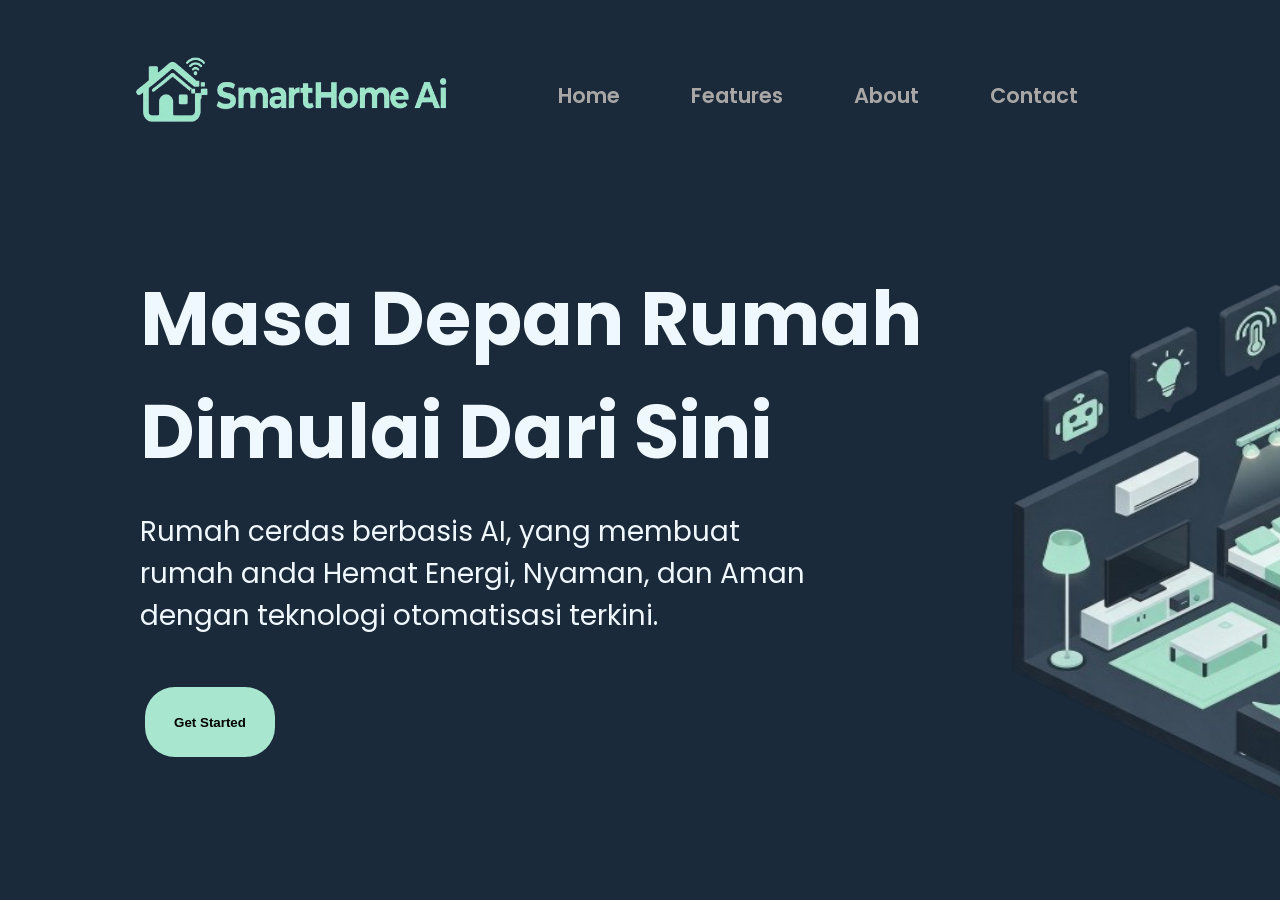
==== index.html @ 31f32f7b "First Commit" ====
<!DOCTYPE html>
<html lang="en">
<head>
    <meta charset="UTF-8">
    <meta name="viewport" content="width=device-width, initial-scale=1.0">
    <link rel="stylesheet" href="style.css">
     <link rel="preconnect" href="https://fonts.googleapis.com">
    <link rel="preconnect" href="https://fonts.gstatic.com" crossorigin>

    <link href="https://fonts.googleapis.com/css2?family=Poppins:wght@300;400;500;600;700&display=swap"
        rel="stylesheet">
    <title>Document</title>
</head>
<body>
    <nav>
    <img src="ChatGPT_Image_Sep_4__2026__12_35_37_PM-removebg-preview.png" alt="Logo" width="450" height="200" class="Logo">
    <ul class="topNav">
        <li><a href="index.html">Home</a></li>
        <li><a href="features.html">Features</a></li>
        <li><a href="">About</a></li>
        <li><a href="">Contact</a></li>
    </ul>
</nav>

<div class="hero">
<div class="textTitle">
    <h2 class="title">Masa Depan Rumah Dimulai Dari Sini</h2>
   <p class="description">
  Rumah cerdas berbasis AI, yang membuat<br>
  rumah anda Hemat Energi, Nyaman, dan Aman<br>
  dengan teknologi otomatisasi terkini.
</p>
</div>

<div>
    <img src="generated-image-removebg-preview.png" alt="img" width="650" height="650"  class="heroImg">
</div>
    <a href="Buy.html">
        <button type="button" class="btnGet">Get Started</button>
    </a>
</div>
</body>
</html>
---- style.css ----
:root{
    --navy:#1A2A3A;
}

body{
    font-family: "Poppins", sans-serif;
    box-sizing: border-box;
    padding: 0;
    margin: 0;
    background-color: #1A2A3A;
}

nav{
    display: flex;
    justify-content: space-between;
}

.Logo{
margin-left: 60px;
}

.topNav{
    list-style: none;
    display: flex;
    align-items: center;
    margin-right: 250px;
    gap: 55px;
    font-size: 15px;
    font-weight: 600;
}

a{
    text-decoration: none;
    color:rgb(169, 166, 166);
    transition: all 0.5s ease;
    border-radius: 5px;
    padding: 8px;
    font-size: 21px;
}

a:hover{
    color: #A8E6CF;
    background: rgba(255,255,255,0.15);
}

.hero{
    color: aliceblue;
    position: relative;
    margin-left: 140px;
    display: flex;
    justify-content: flex-start;
    gap: 60px;
}

.title{
    width: 800px;
    font-size:75px;
}

.description{
    width: 700px;
    font-size: 28px;
    margin-top: -40px;
}

.btnGet{
    position: absolute;
    bottom: 100px;
    left: 5px;
    width: 130px;
    height: 70px;
    border-radius:30px;
    background-color: #A8E6CF;
    border: none;
    color: black;
    font-weight: bold;
    transition: 0.3s;
}

.btnGet:hover{
    transform:scale(1.1)
}

.mainCard{
 display: flex;
 gap: 70px;
 flex-direction: column;
 justify-content: center;
 align-items: center;
 min-height: 100vh;
}

.cardOffer{
    display: flex;
    gap: 80px;
    margin-left: 20px;
    color: aliceblue;
}

.titleGet{
    color: aliceblue;
}

.backIndex{
    background-color: #1A2A3A;
    border: 1px solid #A8E6CF;
    color: #A8E6CF;
    height: 25px;
    letter-spacing: 1px;

}

.cardd{
    width: 200px;
    background-color:#384757;
    height: 270px;
    border-radius: 30px;
    padding-left: 25px;
    padding-bottom: 45px;
}

.descriptionOffer{
    list-style-position: inside;
}

.price{
    display: flex;
    align-items: center;
    gap: 5px;
}

li{
    margin-bottom: 10px;
}

.btnChoose{
    margin-top: 10px;
    width: 180px;
    height: 35px;
    background-color: #1A2A3A;
    border-radius: 10px;
    border:1px solid #A8E6CF;
    color: aliceblue;
    font-weight: 600;
    transition: 0.3s;
}

.btnChoose:hover{
    background-color: #A8E6CF;
    color:#1A2A3A;
}

.container-metric{
    display: flex;
    align-items: stretch;
    justify-content: center;
    gap: 150px;
    width: 100%;
    max-width: 1000px;
    margin-left: 200px;
}

.card-metric {
    display: flex;
    gap: 80px;
    transform: translateX(-60px);
}

.subcard-metric{
    background: rgba(255, 255, 255, 0.05); 
    backdrop-filter: blur(10px);          
    -webkit-backdrop-filter: blur(10px);
    border: 1px solid #80e7c1;                      
    padding-top: 20px;
    padding-left: 30px;
    padding-bottom: 20px;
    padding-right: 50px;
    border-radius: 15px;
    align-items: center;
    display: flex;
    font-size: 40px;
    gap:20px;   
    width: 100%;
    box-sizing: border-box;                           
    box-shadow: 0 8px 32px 0 rgba(0, 0, 0, 0.3);
}

.card-info h4 {
    color: #a0aec0;
    font-size: 20px;
    font-weight: 600;
    margin: 0 0 4px 0;
}

.card-info p {
    color: #ffffff;
    font-size: 20px;
    font-weight: 700;
    margin: 0;
}

.card-icon {
    width: 80px;
    height: 60px;
    border-radius: 8px;
    display: flex;
    align-items: center;
    justify-content: center;
    font-size: 20px;
}

.room1{
    position: absolute;
    z-index: 3;
    top: 50%;
    right: 30%;
    border-radius: 30px;
}

.room2{
    position: absolute;
    z-index: 3;
    top: 50%;
    right: 60%;
}

.btn-livingRoom{
    background-color: #80e7c1; 
    color: #ffffff;
    border: 1px solid #000000;
    text-shadow: 0 3px 3px black;
    border-radius: 30px;
    padding: 10px 10px;
    
}

.title-LivingRoom{
    font-size:40px;
    color: aliceblue;
    font-weight: 600;
    margin-left: 30px;
}

.sub-LivingRoom{
    margin-top: 15px;
    color: #8c949c;
    font-size:18px;
    margin-left: 8px;
    font-weight: 600;
}

.card-liv{
    display: flex;
    gap: 15px;
    margin-top: 65px;
    align-items: center;
    width: fit-content;
    margin-left: 30px;
    background:#273543;
    padding-right: 20px;
    padding-left: 15px;
    border-radius: 15px;
    padding-top: 15px;
    padding-bottom: 15px;
}

.fit{
    font-size: 25px;
    color: #b8b1b1;
}

.span{
    background-color:#f5f7fa;
    font-size: 40px;
    border-radius: 12px;
}

.text-exp{
    margin-left: 140px;
}

.text-secondary{
    color: #656f7d;
    font-size: 23px;
    font-weight: 600;
    width: 500px;
}

.text-secondary2{
    color: #6d747b;
    font-size: 22px;
    display: inline-block;
    line-height: 30px;
}

.weight-Text{ 
    font-size: 50px;
    color: #fafbfd;
}

.span-green{
    color:#80e7c1 ;
}

.container-flex{
    display: flex;
    margin-top: 70px;
    margin-left: 140px;
    gap: 60px;
}

.container-denah{
    background-color:#2b3d4d;
    backdrop-filter: blur(10px);
    border-radius: 15px;
    border: 1px solid #80e7c1;
}

.homeLayout{
    color: aliceblue;
    margin-left: 30px;
    font-size: 25px;
}

.average-container{
    max-width: 600px;
    width: 100%;
    background-color: #2b3d4d;
    padding-left:60px;
    padding-right: 30px;
    border-radius: 15px;
    border:1px solid #80e7c1;
}
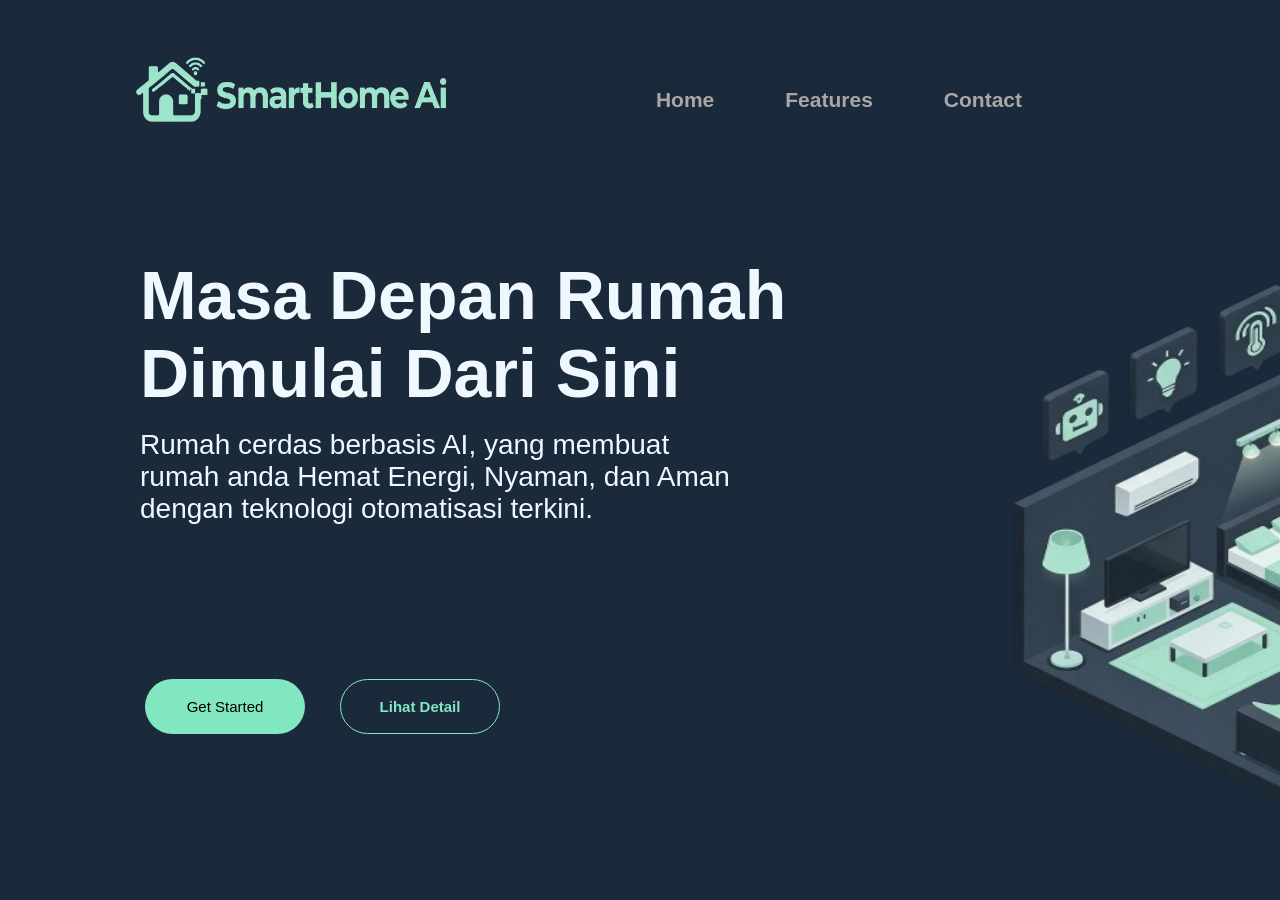
==== commit 3c1d4f5c: "school" ====
--- a/index.html
+++ b/index.html
@@ -17,7 +17,6 @@
     <ul class="topNav">
         <li><a href="index.html">Home</a></li>
         <li><a href="features.html">Features</a></li>
-        <li><a href="">About</a></li>
         <li><a href="">Contact</a></li>
     </ul>
 </nav>
@@ -35,9 +34,17 @@
 <div>
     <img src="generated-image-removebg-preview.png" alt="img" width="650" height="650"  class="heroImg">
 </div>
+
+<div class="buttonBD">
     <a href="Buy.html">
         <button type="button" class="btnGet">Get Started</button>
     </a>
+
+    <a href="about.html">
+        <button class="btnDetail">Lihat Detail</button>
+    </a>
+</div>
+
 </div>
 </body>
 </html>
--- a/style.css
+++ b/style.css
@@ -54,7 +54,7 @@
 
 .title{
     width: 800px;
-    font-size:75px;
+    font-size:68px;
 }
 
 .description{
@@ -65,100 +65,265 @@
 
 .btnGet{
     position: absolute;
-    bottom: 100px;
+    bottom: 120px;
     left: 5px;
-    width: 130px;
-    height: 70px;
+    width: 160px;
+    height: 55px;
     border-radius:30px;
-    background-color: #A8E6CF;
+    background-color:#80e7c1;
     border: none;
+    font-size: 15px;
     color: black;
-    font-weight: bold;
-    transition: 0.3s;
-}
+    transition: 0.3s;
+}
+
+.btnDetail{
+    position: absolute;
+    bottom: 120px;
+    left: 200px;
+    font-size: 15px;
+    width:160px;
+    height: 55px;
+    border-radius:30px;
+    background-color: #1A2A3A;
+    color:#80e7c1;
+    font-weight: 700;
+    border:1px solid #80e7c1;
+    transition: 0.3s;
+}
+
+.btnDetail:hover{
+    background-color: #80e7c1;
+    color:#1A2A3A;
+}
+
 
 .btnGet:hover{
-    transform:scale(1.1)
-}
-
-.mainCard{
- display: flex;
- gap: 70px;
- flex-direction: column;
- justify-content: center;
- align-items: center;
- min-height: 100vh;
-}
-
-.cardOffer{
-    display: flex;
-    gap: 80px;
-    margin-left: 20px;
-    color: aliceblue;
-}
-
-.titleGet{
-    color: aliceblue;
-}
-
-.backIndex{
+    background-color: #1A2A3A;
+    color: #80e7c1;
+    border:1px solid #80e7c1;
+}
+
+/* =========================
+   BODY
+========================= */
+
+body {
+    margin: 0;
+    min-height: 100vh;
+    background-color: #1A2A3A;
+    font-family: Arial, sans-serif;
+}
+
+
+/* =========================
+   BACK BUTTON
+========================= */
+
+.backIndex {
+    margin: 25px 0 0 30px;
+    padding: 8px 18px;
     background-color: #1A2A3A;
     border: 1px solid #A8E6CF;
+    border-radius: 8px;
     color: #A8E6CF;
-    height: 25px;
+    font-size: 14px;
     letter-spacing: 1px;
-
-}
-
-.cardd{
-    width: 200px;
-    background-color:#384757;
-    height: 270px;
+    cursor: pointer;
+    transition: 0.3s;
+}
+
+.backIndex:hover {
+    background-color: #A8E6CF;
+    color: #1A2A3A;
+}
+
+
+/* =========================
+   SECTION
+========================= */
+
+.sectionOffer {
+    min-height: calc(100vh - 70px);
+    display: flex;
+    justify-content: center;
+    align-items: center;
+}
+
+
+/* =========================
+   MAIN CARD / CONTAINER
+========================= */
+
+.mainCard {
+    width: 100%;
+    max-width: 1200px;
+    padding: 40px;
+    box-sizing: border-box;
+}
+
+
+/* =========================
+   TITLE
+========================= */
+
+.titleGet {
+    color: aliceblue;
+    text-align: center;
+    margin-bottom: 40px;
+}
+
+.titleGet h2 {
+    margin: 0;
+    font-size: 32px;
+    font-weight: 600;
+}
+
+.cardOffer {
+    display: flex;
+    justify-content: center;
+    align-items: stretch;
+    gap: 35px;
+    color: aliceblue;
+}
+
+
+.cardd {
+    width: 350px;
+    min-height: 430px;
+    background-color: #384757;
+    padding: 35px 25px;
     border-radius: 30px;
-    padding-left: 25px;
-    padding-bottom: 45px;
-}
-
-.descriptionOffer{
+    text-align: center;
+    box-sizing: border-box;
+    transition: 0.3s;
+}
+
+
+
+.cardd:hover {
+    transform: translateY(-8px);
+    box-shadow: 0 15px 30px rgba(0, 0, 0, 0.25);
+}
+
+
+
+.cardd h3 {
+    margin: 0 0 30px 0;
+
+    font-size: 26px;
+    font-weight: 600;
+}
+
+.price {
+    display: flex;
+    justify-content: center;
+    align-items: baseline;
+
+    gap: 5px;
+
+    margin-bottom: 30px;
+}
+
+.price h2 {
+    margin: 0;
+    font-size: 28px;
+}
+
+.price h5 {
+    margin: 0;
+    font-size: 15px;
+    font-weight: 400;
+}
+
+.descriptionOffer {
+    margin-top: 10px;
+}
+
+.descriptionOffer li {
+    margin-bottom: 15px;
+
+    font-size: 18px;
+
     list-style-position: inside;
 }
 
-.price{
-    display: flex;
-    align-items: center;
-    gap: 5px;
-}
-
-li{
-    margin-bottom: 10px;
-}
-
-.btnChoose{
-    margin-top: 10px;
-    width: 180px;
-    height: 35px;
+.btnChoose {
+    margin-top: 20px;
+
+    width: 190px;
+    height: 45px;
+
     background-color: #1A2A3A;
-    border-radius: 10px;
-    border:1px solid #A8E6CF;
+
+    border: 1px solid #A8E6CF;
+    border-radius: 12px;
+
     color: aliceblue;
-    font-weight: 600;
-    transition: 0.3s;
-}
-
-.btnChoose:hover{
+
+    font-size: 15px;
+    font-weight: 600;
+
+    cursor: pointer;
+
+    transition: 0.3s;
+}
+
+.btnChoose:hover {
     background-color: #A8E6CF;
-    color:#1A2A3A;
-}
-
-.container-metric{
-    display: flex;
-    align-items: stretch;
-    justify-content: center;
-    gap: 150px;
-    width: 100%;
-    max-width: 1000px;
-    margin-left: 200px;
-}
+    color: #1A2A3A;
+
+    transform: translateY(-2px);
+}
+
+@media (max-width: 1150px) {
+
+    .cardOffer {
+        gap: 20px;
+    }
+
+    .cardd {
+        width: 300px;
+    }
+}
+
+
+@media (max-width: 950px) {
+
+    .sectionOffer {
+        align-items: flex-start;
+    }
+
+    .cardOffer {
+        flex-wrap: wrap;
+    }
+
+    .cardd {
+        width: 350px;
+    }
+}
+
+
+@media (max-width: 600px) {
+
+    .mainCard {
+        padding: 25px 15px;
+    }
+
+    .titleGet h2 {
+        font-size: 26px;
+    }
+
+    .cardd {
+        width: 100%;
+        max-width: 350px;
+    }
+
+    .backIndex {
+        margin-left: 15px;
+    }
+}
+
 
 .card-metric {
     display: flex;
@@ -226,9 +391,9 @@
 
 .btn-livingRoom{
     background-color: #80e7c1; 
-    color: #ffffff;
-    border: 1px solid #000000;
-    text-shadow: 0 3px 3px black;
+    color: #000000;
+    border: none;
+
     border-radius: 30px;
     padding: 10px 10px;
     
@@ -256,9 +421,10 @@
     align-items: center;
     width: fit-content;
     margin-left: 30px;
-    background:#273543;
+    background:#3c4248;
     padding-right: 20px;
     padding-left: 15px;
+    border: 1px solid #80e7c1;
     border-radius: 15px;
     padding-top: 15px;
     padding-bottom: 15px;
@@ -266,11 +432,11 @@
 
 .fit{
     font-size: 25px;
-    color: #b8b1b1;
+    color: #ffeeee;
 }
 
 .span{
-    background-color:#f5f7fa;
+    background-color:#40464d;
     font-size: 40px;
     border-radius: 12px;
 }
@@ -332,26 +498,70 @@
     border:1px solid #80e7c1;
 }
 
-
-
-
-
-
-
-
-
-
-
-
-
-
-
-
-
-
-
-
-
-
-
-
+.switch{
+    position: relative;
+    display: inline-block;
+    width: 50px;
+    height: 26px;
+}
+
+input{
+    display: none;
+}
+
+.slider{
+    position: absolute;
+    inset: 0;
+    background: #555;
+    border-radius: 30px;
+    cursor: pointer;
+    transition: 0.3s;
+}
+
+.slider::before{
+    content: "";
+    position: absolute;
+    width: 20px;
+    height: 20px;
+    left: 3px;
+    top: 3px;
+    background: white;
+    border-radius: 50%;
+    transition: 0.3s;
+}
+
+input:checked+.slider{
+    background-color: #80e7c1;
+}
+
+input:checked+.slider::before{
+    transform: translateX(24px);
+}
+
+
+
+
+
+
+
+
+
+
+
+
+
+
+
+
+
+
+
+
+
+
+
+
+
+
+
+
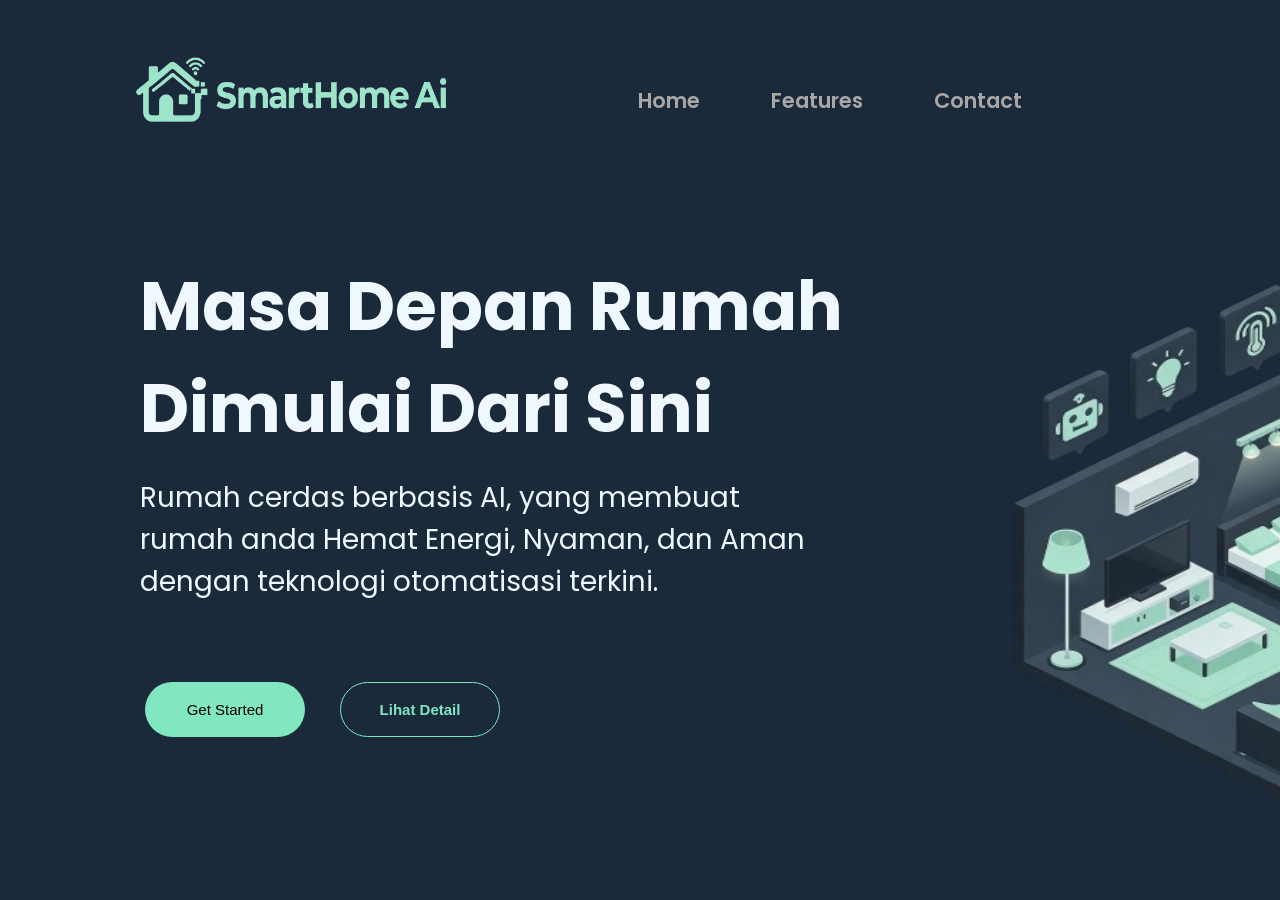
==== commit 281a5586: "Commit" ====
--- a/index.html
+++ b/index.html
@@ -13,7 +13,7 @@
 </head>
 <body>
     <nav>
-    <img src="ChatGPT_Image_Sep_4__2026__12_35_37_PM-removebg-preview.png" alt="Logo" width="450" height="200" class="Logo">
+    <img src="logo.png" alt="Logo" width="450" height="200" class="Logo">
     <ul class="topNav">
         <li><a href="index.html">Home</a></li>
         <li><a href="features.html">Features</a></li>
@@ -32,7 +32,7 @@
 </div>
 
 <div>
-    <img src="generated-image-removebg-preview.png" alt="img" width="650" height="650"  class="heroImg">
+    <img src="living-nobg.png" alt="img" width="650" height="650"  class="heroImg">
 </div>
 
 <div class="buttonBD">
--- a/style.css
+++ b/style.css
@@ -1,8 +1,11 @@
-:root{
-    --navy:#1A2A3A;
-}
-
-body{
+:root {
+    --navy: #1A2A3A;
+    --bg: #14181a;
+    --panel-2: #1f2624;
+    --panel: #1b2120;
+}
+
+body {
     font-family: "Poppins", sans-serif;
     box-sizing: border-box;
     padding: 0;
@@ -10,16 +13,16 @@
     background-color: #1A2A3A;
 }
 
-nav{
+nav {
     display: flex;
     justify-content: space-between;
 }
 
-.Logo{
-margin-left: 60px;
-}
-
-.topNav{
+.Logo {
+    margin-left: 60px;
+}
+
+.topNav {
     list-style: none;
     display: flex;
     align-items: center;
@@ -29,21 +32,21 @@
     font-weight: 600;
 }
 
-a{
+a {
     text-decoration: none;
-    color:rgb(169, 166, 166);
+    color: rgb(169, 166, 166);
     transition: all 0.5s ease;
     border-radius: 5px;
     padding: 8px;
     font-size: 21px;
 }
 
-a:hover{
+a:hover {
     color: #A8E6CF;
-    background: rgba(255,255,255,0.15);
-}
-
-.hero{
+    background: rgba(255, 255, 255, 0.15);
+}
+
+.hero {
     color: aliceblue;
     position: relative;
     margin-left: 140px;
@@ -52,73 +55,57 @@
     gap: 60px;
 }
 
-.title{
+.title {
     width: 800px;
-    font-size:68px;
-}
-
-.description{
+    font-size: 68px;
+}
+
+.description {
     width: 700px;
     font-size: 28px;
     margin-top: -40px;
 }
 
-.btnGet{
+.btnGet {
     position: absolute;
     bottom: 120px;
     left: 5px;
     width: 160px;
     height: 55px;
-    border-radius:30px;
-    background-color:#80e7c1;
+    border-radius: 30px;
+    background-color: #80e7c1;
     border: none;
     font-size: 15px;
     color: black;
     transition: 0.3s;
 }
 
-.btnDetail{
+.btnDetail {
     position: absolute;
     bottom: 120px;
     left: 200px;
     font-size: 15px;
-    width:160px;
+    width: 160px;
     height: 55px;
-    border-radius:30px;
-    background-color: #1A2A3A;
-    color:#80e7c1;
-    font-weight: 700;
-    border:1px solid #80e7c1;
-    transition: 0.3s;
-}
-
-.btnDetail:hover{
-    background-color: #80e7c1;
-    color:#1A2A3A;
-}
-
-
-.btnGet:hover{
+    border-radius: 30px;
     background-color: #1A2A3A;
     color: #80e7c1;
-    border:1px solid #80e7c1;
-}
-
-/* =========================
-   BODY
-========================= */
-
-body {
-    margin: 0;
-    min-height: 100vh;
+    font-weight: 700;
+    border: 1px solid #80e7c1;
+    transition: 0.3s;
+}
+
+.btnDetail:hover {
+    background-color: #80e7c1;
+    color: #1A2A3A;
+}
+
+
+.btnGet:hover {
     background-color: #1A2A3A;
-    font-family: Arial, sans-serif;
-}
-
-
-/* =========================
-   BACK BUTTON
-========================= */
+    color: #80e7c1;
+    border: 1px solid #80e7c1;
+}
 
 .backIndex {
     margin: 25px 0 0 30px;
@@ -138,34 +125,12 @@
     color: #1A2A3A;
 }
 
-
-/* =========================
-   SECTION
-========================= */
-
-.sectionOffer {
-    min-height: calc(100vh - 70px);
-    display: flex;
-    justify-content: center;
-    align-items: center;
-}
-
-
-/* =========================
-   MAIN CARD / CONTAINER
-========================= */
-
 .mainCard {
     width: 100%;
-    max-width: 1200px;
+    max-width: 100px;
     padding: 40px;
     box-sizing: border-box;
 }
-
-
-/* =========================
-   TITLE
-========================= */
 
 .titleGet {
     color: aliceblue;
@@ -181,16 +146,17 @@
 
 .cardOffer {
     display: flex;
+    align-items: center;
+    min-height: 100dvh;
     justify-content: center;
-    align-items: stretch;
-    gap: 35px;
+    gap: 40px;
     color: aliceblue;
 }
 
-
 .cardd {
-    width: 350px;
-    min-height: 430px;
+    width: 320px;
+    min-height: 470px;
+    border: 1px solid #80e7c1;
     background-color: #384757;
     padding: 35px 25px;
     border-radius: 30px;
@@ -199,18 +165,12 @@
     transition: 0.3s;
 }
 
-
-
 .cardd:hover {
-    transform: translateY(-8px);
     box-shadow: 0 15px 30px rgba(0, 0, 0, 0.25);
 }
 
-
-
 .cardd h3 {
-    margin: 0 0 30px 0;
-
+    margin-bottom: 30px;
     font-size: 26px;
     font-weight: 600;
 }
@@ -219,9 +179,7 @@
     display: flex;
     justify-content: center;
     align-items: baseline;
-
     gap: 5px;
-
     margin-bottom: 30px;
 }
 
@@ -238,46 +196,42 @@
 
 .descriptionOffer {
     margin-top: 10px;
+    display: flex;
+    flex-direction: column;
+    gap: 10px;
 }
 
 .descriptionOffer li {
     margin-bottom: 15px;
-
-    font-size: 18px;
-
+    font-size: 20px;
     list-style-position: inside;
 }
 
 .btnChoose {
     margin-top: 20px;
-
     width: 190px;
     height: 45px;
-
     background-color: #1A2A3A;
-
     border: 1px solid #A8E6CF;
     border-radius: 12px;
-
     color: aliceblue;
-
     font-size: 15px;
     font-weight: 600;
-
     cursor: pointer;
-
     transition: 0.3s;
 }
 
 .btnChoose:hover {
     background-color: #A8E6CF;
     color: #1A2A3A;
-
-    transform: translateY(-2px);
+    transform: scale(1.1);
+}
+
+.btn1 {
+    margin-top: 65px;
 }
 
 @media (max-width: 1150px) {
-
     .cardOffer {
         gap: 20px;
     }
@@ -289,7 +243,6 @@
 
 
 @media (max-width: 950px) {
-
     .sectionOffer {
         align-items: flex-start;
     }
@@ -305,7 +258,6 @@
 
 
 @media (max-width: 600px) {
-
     .mainCard {
         padding: 25px 15px;
     }
@@ -327,26 +279,26 @@
 
 .card-metric {
     display: flex;
+    margin-left: 202px;
     gap: 80px;
     transform: translateX(-60px);
 }
 
-.subcard-metric{
-    background: rgba(255, 255, 255, 0.05); 
-    backdrop-filter: blur(10px);          
+.subcard-metric {
+    background: rgba(255, 255, 255, 0.05);
+    backdrop-filter: blur(10px);
     -webkit-backdrop-filter: blur(10px);
-    border: 1px solid #80e7c1;                      
+    border: 1px solid #80e7c1;
     padding-top: 20px;
     padding-left: 30px;
     padding-bottom: 20px;
-    padding-right: 50px;
     border-radius: 15px;
     align-items: center;
     display: flex;
     font-size: 40px;
-    gap:20px;   
-    width: 100%;
-    box-sizing: border-box;                           
+    gap: 30px;
+    width: 400px;
+    box-sizing: border-box;
     box-shadow: 0 8px 32px 0 rgba(0, 0, 0, 0.3);
 }
 
@@ -374,7 +326,7 @@
     font-size: 20px;
 }
 
-.room1{
+.room1 {
     position: absolute;
     z-index: 3;
     top: 50%;
@@ -382,46 +334,45 @@
     border-radius: 30px;
 }
 
-.room2{
+.room2 {
     position: absolute;
     z-index: 3;
     top: 50%;
     right: 60%;
 }
 
-.btn-livingRoom{
-    background-color: #80e7c1; 
+.btn-livingRoom {
+    background-color: #80e7c1;
     color: #000000;
     border: none;
 
     border-radius: 30px;
     padding: 10px 10px;
-    
-}
-
-.title-LivingRoom{
-    font-size:40px;
+
+}
+
+.title-LivingRoom {
+    font-size: 40px;
     color: aliceblue;
     font-weight: 600;
-    margin-left: 30px;
-}
-
-.sub-LivingRoom{
-    margin-top: 15px;
-    color: #8c949c;
-    font-size:18px;
-    margin-left: 8px;
-    font-weight: 600;
-}
-
-.card-liv{
-    display: flex;
-    gap: 15px;
+    margin-left: 50px;
+}
+
+.sub-LivingRoom {
+    margin-top: 120px;
+    font-size: 30px;
+    color: #fafbfd;
+    margin-left: 55px;
+    font-weight: 600;
+}
+
+.card-liv {
+    display: flex;
     margin-top: 65px;
     align-items: center;
     width: fit-content;
     margin-left: 30px;
-    background:#3c4248;
+    background: #3c4248;
     padding-right: 20px;
     padding-left: 15px;
     border: 1px solid #80e7c1;
@@ -430,138 +381,242 @@
     padding-bottom: 15px;
 }
 
-.fit{
+.fit {
     font-size: 25px;
     color: #ffeeee;
 }
 
-.span{
-    background-color:#40464d;
+.span {
+    background-color: #40464d;
     font-size: 40px;
     border-radius: 12px;
 }
 
-.text-exp{
+.text-exp {
     margin-left: 140px;
 }
 
-.text-secondary{
+.text-secondary {
     color: #656f7d;
     font-size: 23px;
     font-weight: 600;
     width: 500px;
 }
 
-.text-secondary2{
+.text-secondary2 {
     color: #6d747b;
     font-size: 22px;
     display: inline-block;
     line-height: 30px;
 }
 
-.weight-Text{ 
+.weight-Text {
     font-size: 50px;
     color: #fafbfd;
 }
 
-.span-green{
-    color:#80e7c1 ;
-}
-
-.container-flex{
+.span-green {
+    color: #80e7c1;
+}
+
+.container-flex {
     display: flex;
     margin-top: 70px;
     margin-left: 140px;
     gap: 60px;
 }
 
-.container-denah{
-    background-color:#2b3d4d;
+.container-denah {
+    background-color: #2b3d4d;
     backdrop-filter: blur(10px);
     border-radius: 15px;
     border: 1px solid #80e7c1;
 }
 
-.homeLayout{
+.homeLayout {
     color: aliceblue;
     margin-left: 30px;
     font-size: 25px;
 }
 
-.average-container{
+.average-container {
     max-width: 600px;
+    position: relative;
     width: 100%;
     background-color: #2b3d4d;
-    padding-left:60px;
+    padding-left: 60px;
     padding-right: 30px;
     border-radius: 15px;
-    border:1px solid #80e7c1;
+    border: 1px solid #80e7c1;
+}
+
+.chart-box {
+    margin-top: 80px;
+    width: 550px;
+    height: 450px;
+    margin: auto;
+    position: absolute;
+    top: 130px;
+}
+
+.cardD-main {
+    margin-top: 70px;
+    display: flex;
+}
+
+.control-room {
+    background:
+        radial-gradient(
+            circle at 70% 15%,
+            rgba(128, 231, 193, 0.05),
+            transparent 30%
+        ),
+        radial-gradient(
+            circle at 20% 80%,
+            rgba(128, 231, 193, 0.025),
+            transparent 35%
+        ),
+        #141b18;
+
+    color: white;
+}
+
+.icon-cardDevice{
+    width: 250px;
+    height: 300px;
+    margin-left: 50px;
+    background: radial-gradient(circle at top right, rgba(43, 217, 162, 0.25), transparent 30%), #15201d;
+    border-radius: 10px;
+    box-shadow: 0 4px 10px rgba(0, 0, 0, 0.4);
+}
+
+.door-header {
+    margin-top: -10px;
+    margin-left: -10px;
+    display: flex;
+    align-items: center;
+}
+
+.text-secondary3{
+    color: rgba(247, 237, 237, 0.50);
+    margin-left: 60px;
+}
+
+.btnDoor{
+    background-color: #248b65;
+    color: #fafbfd;
+    border-radius: 8px;
+    font-size: 20px;
+    margin-top: 70px;
+    border: none;
+    font-weight: 600;
+    margin-left: 50px;
+    transition: 0.4s;
+}
+
+.btnDoor:hover{
+    box-shadow: 0 3px 8px black;
+}
+
+#textDanger {
+    color: white;
+}
+
+.access-status {
+    color: white;
+}
+
+#accessText {
+    color: rgb(255, 255, 255,0.70);
+    font-weight: 800;
+}
+
+.card-iconLamp{
+   margin-top: -10px;
+   margin-left: -10px;
+   display: flex;
+   align-items: center;
+}
+
+.lamp-control{
+    margin-top: -30px;
+    color:#7a938a;
+}
+
+.lamp-control h6{
+    font-size: 15px;
+    margin-left: 20px;
+    font-weight: 500;
+}
+
+.energyLamp{
+    display: flex;
+    margin-left: 6px;
+    margin-top: -70px;
+    font-size: 15px;
+    align-items: center;
+}
+
+.energyLamp h3{
+    font-weight: 500;
+    margin-left: -5px;
+}
+
+.lamp-controlToggle{
+    margin-left: 30px;
+    display: flex;
+    align-items: center;
+    gap: 80px;
+}
+
+#lampStatus{
+    color: #fafbfd;
+    width: 60px;
+    font-weight: 600;
 }
 
 .switch{
     position: relative;
-    display: inline-block;
-    width: 50px;
-    height: 26px;
-}
-
-input{
+    width: 65px;
+    height: 30px;
+}
+
+.switch input{
     display: none;
 }
 
 .slider{
     position: absolute;
     inset: 0;
-    background: #555;
+    background-color: #555;
     border-radius: 30px;
     cursor: pointer;
     transition: 0.3s;
 }
 
 .slider::before{
+    position: absolute;
     content: "";
-    position: absolute;
-    width: 20px;
-    height: 20px;
-    left: 3px;
+    background-color: #e3eaf3;
     top: 3px;
-    background: white;
+    width: 24px;
+    height: 24px;
     border-radius: 50%;
+    left: 5px;
     transition: 0.3s;
 }
 
 input:checked+.slider{
-    background-color: #80e7c1;
+    background-color:#80e7c1;
 }
 
 input:checked+.slider::before{
-    transform: translateX(24px);
-}
-
-
-
-
-
-
-
-
-
-
-
-
-
-
-
-
-
-
-
-
-
-
-
-
-
-
-
-
+    transform: translateX(33px);
+    background-color: #000000;
+}
+
+
+
+
+
+
